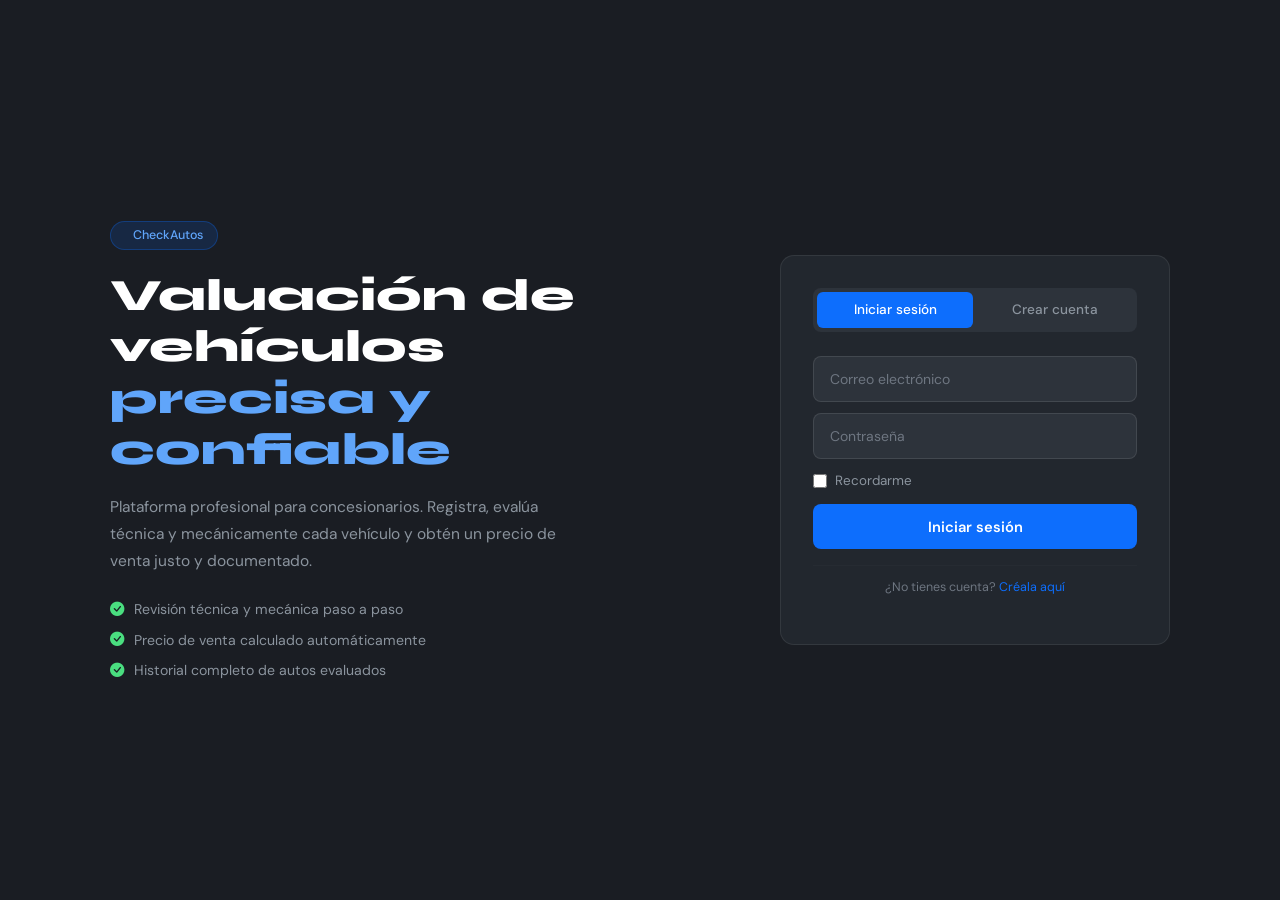
==== src/main/resources/static/index.html @ 6da53aff "ProyectoCasiTerminado" ====
<!DOCTYPE html>
<html lang="es">
<head>
  <meta charset="UTF-8"/>
  <meta name="viewport" content="width=device-width, initial-scale=1.0"/>
  <title>CheckAutos — Valuación de Vehículos</title>
  <link href="https://cdn.jsdelivr.net/npm/bootstrap@5.3.3/dist/css/bootstrap.min.css" rel="stylesheet"/>
  <link href="https://cdn.jsdelivr.net/npm/bootstrap-icons@1.11.3/font/bootstrap-icons.css" rel="stylesheet"/>
  <link href="css/styles.css" rel="stylesheet"/>
</head>
<body>

<div id="authPage" style="display:flex;">
  <div class="auth-wrap">


    <div class="auth-hero">
      <div class="brand-tag">
        <i class="bi bi-shield-check-fill"></i> CheckAutos
      </div>
      <h1>Valuación de vehículos<br><span>precisa y confiable</span></h1>
      <p>
        Plataforma profesional para concesionarios.
        Registra, evalúa técnica y mecánicamente cada vehículo
        y obtén un precio de venta justo y documentado.
      </p>
      <div class="auth-hero-features">
        <div class="auth-feature">
          <i class="bi bi-check-circle-fill"></i>
          Revisión técnica y mecánica paso a paso
        </div>
        <div class="auth-feature">
          <i class="bi bi-check-circle-fill"></i>
          Precio de venta calculado automáticamente
        </div>
        <div class="auth-feature">
          <i class="bi bi-check-circle-fill"></i>
          Historial completo de autos evaluados
        </div>
      </div>
    </div>


    <div class="auth-card">


      <div class="auth-tabs">
        <button class="auth-tab active" id="tab-login"   onclick="switchTab('login')">Iniciar sesión</button>
        <button class="auth-tab"        id="tab-registro" onclick="switchTab('registro')">Crear cuenta</button>
      </div>


      <div id="authMsg" class="auth-msg"></div>


      <div class="auth-panel active" id="panel-login">
        <input type="email"    id="loginUser" class="form-control" placeholder="Correo electrónico">
        <input type="password" id="loginPass" class="form-control" placeholder="Contraseña">
        <div class="auth-check-row">
          <input type="checkbox" id="rememberMe">
          <label for="rememberMe">Recordarme</label>
        </div>
        <button class="btn-auth" onclick="login()">Iniciar sesión</button>
        <hr class="auth-divider">
        <p class="auth-terms">
          ¿No tienes cuenta?
          <a onclick="switchTab('registro')"
             style="color:var(--accent);cursor:pointer;text-decoration:none;">
            Créala aquí
          </a>
        </p>
      </div>


      <div class="auth-panel" id="panel-registro">
        <input type="text"  id="regNombre" class="form-control" placeholder="Nombre completo" style="margin-bottom:.75rem;">
        <input type="email" id="regUser"   class="form-control" placeholder="Correo electrónico">
        <input type="password" id="regPass"  class="form-control" placeholder="Contraseña">
        <input type="password" id="regPass2" class="form-control" placeholder="Confirmar contraseña">
        <button class="btn-auth" onclick="crearCuenta()">Crear cuenta</button>
        <hr class="auth-divider">
        <p class="auth-terms">
          ¿Ya tienes cuenta?
          <a onclick="switchTab('login')"
             style="color:var(--accent);cursor:pointer;text-decoration:none;">
            Inicia sesión
          </a>
        </p>
      </div>

    </div>
  </div>
</div>

<div id="appShell">


  <nav id="sidebar">
    <div class="sb-logo">
      <div class="sb-logo-icon">CA</div>
      <span class="sb-logo-text">CheckAutos</span>
    </div>

    <div class="sb-section">
      <div class="sb-label">Principal</div>

      <a class="sb-link active" data-view="dashboard" onclick="showView('dashboard')">
        <i class="bi bi-house-fill"></i>
        <span class="sb-link-text">Dashboard</span>
      </a>

      <a class="sb-link" data-view="autos" onclick="showView('autos')">
        <i class="bi bi-car-front-fill"></i>
        <span class="sb-link-text">Autos registrados</span>
      </a>

      <div class="sb-label">Proceso</div>

      <a class="sb-link" data-view="registro" onclick="showView('registro')">
        <i class="bi bi-plus-circle-fill"></i>
        <span class="sb-link-text">Registrar auto</span>
      </a>

      <a class="sb-link locked" data-view="revision" onclick="showView('revision')">
        <i class="bi bi-clipboard-check-fill"></i>
        <span class="sb-link-text">Revisión técnica</span>
        <i class="bi bi-lock-fill sb-lock"></i>
      </a>

      <a class="sb-link locked" data-view="mecanica" onclick="showView('mecanica')">
        <i class="bi bi-tools"></i>
        <span class="sb-link-text">Revisión mecánica</span>
        <i class="bi bi-lock-fill sb-lock"></i>
      </a>

      <a class="sb-link locked" data-view="valuacion" onclick="showView('valuacion')">
        <i class="bi bi-cash-stack"></i>
        <span class="sb-link-text">Valuación / Precio</span>
        <i class="bi bi-lock-fill sb-lock"></i>
      </a>
    </div>

    <div class="sb-footer" onclick="logout()">
      <div class="sb-avatar" id="sbAvatarText">??</div>
      <div class="sb-user-wrap">
        <span class="sb-user-name" id="sbUserName">Usuario</span>
        <i class="bi bi-box-arrow-right sb-user-arrow"></i>
      </div>
    </div>
  </nav>


  <div id="topbar">
    <span class="topbar-title" id="topbarTitle">Dashboard</span>
    <div class="topbar-right">
      <button class="btn-topbar-new" onclick="showView('registro')">
        <i class="bi bi-plus-lg"></i> Nuevo auto
      </button>
      <div class="topbar-user-pill" onclick="logout()">
        <div class="topbar-avatar" id="topbarAvatarTxt">??</div>
        <span class="topbar-uname" id="topbarUserName">Usuario</span>
        <i class="bi bi-chevron-down topbar-arrow"></i>
      </div>
    </div>
  </div>


  <div id="mainContent">


    <div class="view" id="view-dashboard">


      <div class="row g-3 mb-4">
        <div class="col-6 col-xl-3">
          <div class="stat-card">
            <div>
              <div class="stat-label">Total autos</div>
              <div class="stat-value" id="statTotal">0</div>
            </div>
            <div class="stat-icon" style="background:rgba(13,110,253,.15);color:#60a5fa;">
              <i class="bi bi-car-front-fill"></i>
            </div>
          </div>
        </div>
        <div class="col-6 col-xl-3">
          <div class="stat-card">
            <div>
              <div class="stat-label">En revisión</div>
              <div class="stat-value" id="statRevision">0</div>
            </div>
            <div class="stat-icon" style="background:rgba(245,158,11,.15);color:#fbbf24;">
              <i class="bi bi-clipboard-check-fill"></i>
            </div>
          </div>
        </div>
        <div class="col-6 col-xl-3">
          <div class="stat-card">
            <div>
              <div class="stat-label">Disponibles</div>
              <div class="stat-value" id="statDisponibles">0</div>
            </div>
            <div class="stat-icon" style="background:rgba(25,135,84,.15);color:#4ade80;">
              <i class="bi bi-check-circle-fill"></i>
            </div>
          </div>
        </div>
        <div class="col-6 col-xl-3">
          <div class="stat-card">
            <div>
              <div class="stat-label">Vendidos</div>
              <div class="stat-value" id="statVendidos">0</div>
            </div>
            <div class="stat-icon" style="background:rgba(239,68,68,.15);color:#f87171;">
              <i class="bi bi-bag-check-fill"></i>
            </div>
          </div>
        </div>
      </div>

      <div class="row g-3">

        <div class="col-12 col-xl-8">
          <div class="card-dark">
            <div class="cd-header">
              Autos registrados
              <a onclick="showView('autos')"
                 style="font-size:.8rem;color:var(--accent);cursor:pointer;text-decoration:none;">
                Ver todos <i class="bi bi-arrow-right"></i>
              </a>
            </div>
            <table class="tbl">
              <thead>
                <tr>
                  <th>Vehículo</th><th>Año</th><th>Km</th>
                  <th>Precio</th><th>Estado</th><th></th>
                </tr>
              </thead>
              <tbody id="dashboardTbody">
                <tr>
                  <td colspan="6" style="text-align:center;padding:2rem;color:var(--text-dim);">
                    <i class="bi bi-car-front" style="font-size:1.5rem;display:block;margin-bottom:.5rem;"></i>
                    No hay autos registrados aún
                  </td>
                </tr>
              </tbody>
            </table>
          </div>
        </div>


        <div class="col-12 col-xl-4">
          <div class="card-dark h-100">
            <div class="cd-header">Comenzar</div>
            <div class="cd-body">
              <p style="font-size:.875rem;color:var(--text-secondary);margin-bottom:1.25rem;line-height:1.7;">
                Para registrar un auto sigue el proceso en orden desde el panel lateral.
                Cada paso se desbloquea al completar el anterior.
              </p>

              <div style="display:flex;flex-direction:column;gap:.6rem;">
                <div style="display:flex;align-items:center;gap:10px;font-size:.85rem;">
                  <div style="width:26px;height:26px;background:var(--accent);border-radius:6px;display:flex;align-items:center;justify-content:center;font-size:.72rem;font-weight:700;color:#fff;flex-shrink:0;">1</div>
                  <span style="color:var(--text-primary);">Registrar datos del auto</span>
                </div>
                <div style="display:flex;align-items:center;gap:10px;font-size:.85rem;">
                  <div style="width:26px;height:26px;background:rgba(13,110,253,.3);border-radius:6px;display:flex;align-items:center;justify-content:center;font-size:.72rem;font-weight:700;color:#60a5fa;flex-shrink:0;">2</div>
                  <span style="color:var(--text-secondary);">Revisión técnica (documentos)</span>
                </div>
                <div style="display:flex;align-items:center;gap:10px;font-size:.85rem;">
                  <div style="width:26px;height:26px;background:rgba(13,110,253,.3);border-radius:6px;display:flex;align-items:center;justify-content:center;font-size:.72rem;font-weight:700;color:#60a5fa;flex-shrink:0;">3</div>
                  <span style="color:var(--text-secondary);">Revisión mecánica</span>
                </div>
                <div style="display:flex;align-items:center;gap:10px;font-size:.85rem;">
                  <div style="width:26px;height:26px;background:rgba(13,110,253,.3);border-radius:6px;display:flex;align-items:center;justify-content:center;font-size:.72rem;font-weight:700;color:#60a5fa;flex-shrink:0;">4</div>
                  <span style="color:var(--text-secondary);">Calcular valuación y precio</span>
                </div>
              </div>

              <button class="btn-primary-dark w-100 justify-content-center mt-4"
                      onclick="showView('registro')">
                <i class="bi bi-plus-lg me-1"></i> Registrar nuevo auto
              </button>
            </div>
          </div>
        </div>
      </div>

    </div>


    <div class="view" id="view-autos">

      <div class="d-flex align-items-center justify-content-between mb-4">
        <div>
          <h2 style="font-size:1.2rem;margin-bottom:.2rem;">Autos registrados</h2>
          <p style="color:var(--text-secondary);font-size:.85rem;margin:0;">
            Historial completo de vehículos evaluados
          </p>
        </div>
        <button class="btn-topbar-new" onclick="showView('registro')">
          <i class="bi bi-plus-lg"></i> Nuevo auto
        </button>
      </div>


      <div class="card-dark mb-3">
        <div class="cd-body">
          <div class="row g-2 align-items-end">
            <div class="col-12 col-md-5">
              <label class="form-label">Buscar</label>
              <input type="text" class="form-control" placeholder="Marca, modelo o placa…">
            </div>
            <div class="col-6 col-md-3">
              <label class="form-label">Estado</label>
              <select class="form-select">
                <option>Todos</option>
                <option>Disponible</option>
                <option>En revisión</option>
                <option>Vendido</option>
              </select>
            </div>
            <div class="col-6 col-md-2">
              <label class="form-label">Año</label>
              <select class="form-select">
                <option>Todos</option>
                <option>2025</option><option>2024</option><option>2023</option>
                <option>2022</option><option>2021</option><option>2020</option>
              </select>
            </div>
            <div class="col-12 col-md-2">
              <button class="btn-ghost w-100">
                <i class="bi bi-funnel-fill me-1"></i> Filtrar
              </button>
            </div>
          </div>
        </div>
      </div>

      <div class="card-dark">
        <table class="tbl">
          <thead>
            <tr>
              <th>Vehículo</th><th>Placa</th><th>Año</th><th>Km</th>
              <th>Precio</th><th>Estado</th><th>Acciones</th>
            </tr>
          </thead>
          <tbody id="autosTbody">
            <tr>
              <td colspan="7" style="text-align:center;padding:2rem;color:var(--text-dim);">
                <i class="bi bi-car-front" style="font-size:1.5rem;display:block;margin-bottom:.5rem;"></i>
                No hay autos registrados aún
              </td>
            </tr>
          </tbody>
        </table>
        <div class="d-flex align-items-center justify-content-between px-3 py-2"
             style="border-top:1px solid var(--border);">
          <small style="color:var(--text-secondary);" id="autosConteo">0 registros</small>
          <nav>
            <ul class="pagination pagination-sm mb-0">
              <li class="page-item disabled">
                <a class="page-link" style="background:var(--bg-input);border-color:var(--border-strong);color:var(--text-dim);">‹</a>
              </li>
              <li class="page-item active">
                <a class="page-link" style="background:var(--accent);border-color:var(--accent);color:#fff;">1</a>
              </li>
              <li class="page-item">
                <a class="page-link" style="background:var(--bg-input);border-color:var(--border-strong);color:var(--text-primary);">›</a>
              </li>
            </ul>
          </nav>
        </div>
      </div>

    </div>


    <div class="view" id="view-registro">

      <div class="mb-4">
        <h2 style="font-size:1.2rem;margin-bottom:.2rem;">Registrar nuevo auto</h2>
        <p style="color:var(--text-secondary);font-size:.85rem;margin:0;">
          Paso 1 de 4 — Datos del vehículo y propietario
        </p>
      </div>

      <div class="steps">
        <div class="step active">1. Datos</div>
        <div class="step">2. Rev. técnica</div>
        <div class="step">3. Rev. mecánica</div>
        <div class="step">4. Valuación</div>
      </div>

      <div class="row g-3">

        <div class="col-12 col-lg-8">

          <div class="card-dark mb-3">
            <div class="cd-header">
              <span><i class="bi bi-car-front-fill me-2" style="color:var(--accent);"></i>Información del vehículo</span>
            </div>
            <div class="cd-body">
              <div class="row g-3">
                <div class="col-sm-6">
                  <label class="form-label">Marca *</label>
                  <select class="form-select" id="inp_marca" onchange="actualizarModelos()">
                    <option value="">Seleccionar…</option>
                  </select>
                </div>
                <div class="col-sm-6">
                  <label class="form-label">Modelo *</label>
                  <select class="form-select" id="inp_modelo">
                    <option value="">Selecciona una marca primero…</option>
                  </select>
                </div>
                <div class="col-sm-4">
                  <label class="form-label">Año *</label>
                  <input type="text" class="form-control" id="inp_año"
                         placeholder="Ej: 2022" maxlength="4"
                         list="listaAnios" autocomplete="off">
                  <datalist id="listaAnios"></datalist>
                </div>
                <div class="col-sm-4">
                  <label class="form-label">Color</label>
                  <input type="text" class="form-control" id="inp_color" placeholder="Ej: Blanco perla">
                </div>
                <div class="col-sm-4">
                  <label class="form-label">Placa *</label>
                  <input type="text" class="form-control" id="inp_placa" placeholder="ABC-123"
                         style="text-transform:uppercase;">
                </div>
                <div class="col-sm-6">
                  <label class="form-label">Kilometraje *</label>
                  <div class="input-group">
                    <input type="number" class="form-control" id="inp_kilometraje" placeholder="45000" min="0">
                    <span class="input-group-text">km</span>
                  </div>
                </div>
                <div class="col-sm-6">
                  <label class="form-label">Transmisión</label>
                  <select class="form-select" id="inp_transmision">
                    <option value="">Seleccionar…</option>
                    <option>Automática</option><option>Manual</option><option>CVT</option>
                  </select>
                </div>
                <div class="col-sm-6">
                  <label class="form-label">Combustible</label>
                  <select class="form-select" id="inp_combustible">
                    <option value="">Seleccionar…</option>
                    <option>Gasolina</option><option>Diésel</option>
                    <option>Híbrido</option><option>Eléctrico</option>
                  </select>
                </div>
                <div class="col-sm-6">
                  <label class="form-label">N.º propietarios</label>
                  <select class="form-select" id="inp_nPropietarios">
                    <option value="">Seleccionar…</option>
                    <option value="1">1 — Primer dueño</option>
                    <option value="2">2</option>
                    <option value="3">3 o más</option>
                  </select>
                </div>
              </div>
            </div>
          </div>

          <div class="card-dark mb-3">
            <div class="cd-header">
              <span><i class="bi bi-person-fill me-2" style="color:var(--accent);"></i>Datos del propietario</span>
            </div>
            <div class="cd-body">
              <div class="row g-3">
                <div class="col-sm-6">
                  <label class="form-label">Nombre completo *</label>
                  <input type="text" class="form-control" id="inp_propietario" placeholder="Nombre">
                </div>
                <div class="col-sm-6">
                  <label class="form-label">Cédula / NIT *</label>
                  <input type="text" class="form-control" id="inp_cedula" placeholder="000-000-000">
                </div>
                <div class="col-sm-6">
                  <label class="form-label">Teléfono</label>
                  <input type="tel" class="form-control" id="inp_telefono" placeholder="+57 300 0000000">
                </div>
                <div class="col-sm-6">
                  <label class="form-label">Correo electrónico</label>
                  <input type="email" class="form-control" id="inp_email" placeholder="correo@ejemplo.com">
                </div>
              </div>
            </div>
          </div>

          <div class="card-dark">
            <div class="cd-header">
              <span><i class="bi bi-images me-2" style="color:var(--accent);"></i>Fotografías del vehículo</span>
            </div>
            <div class="cd-body">
              <div style="border:2px dashed var(--border-strong);border-radius:10px;
                          padding:2rem;text-align:center;cursor:pointer;transition:border-color .2s;"
                   onmouseenter="this.style.borderColor='var(--accent)'"
                   onmouseleave="this.style.borderColor='var(--border-strong)'">
                <i class="bi bi-cloud-arrow-up-fill" style="font-size:2rem;color:var(--text-dim);"></i>
                <p style="margin:.6rem 0 .2rem;font-size:.9rem;font-weight:500;">
                  Arrastra fotos o haz clic para subir
                </p>
                <small style="color:var(--text-secondary);">JPG, PNG — máx. 10 fotos · 5 MB c/u</small>
              </div>
            </div>
          </div>

        </div>


        <div class="col-12 col-lg-4">
          <div class="card-dark mb-3">
            <div class="cd-header">Resumen del registro</div>
            <div class="cd-body">
              <table style="width:100%;font-size:.84rem;border-collapse:collapse;">
                <tr><td style="color:var(--text-secondary);padding:.3rem 0;">Vehículo</td>
                    <td style="text-align:right;font-weight:600;" id="rs_vehiculo">—</td></tr>
                <tr><td style="color:var(--text-secondary);padding:.3rem 0;">Placa</td>
                    <td style="text-align:right;" id="rs_placa">—</td></tr>
                <tr><td style="color:var(--text-secondary);padding:.3rem 0;">Kilometraje</td>
                    <td style="text-align:right;" id="rs_km">—</td></tr>
                <tr><td style="color:var(--text-secondary);padding:.3rem 0;">Color</td>
                    <td style="text-align:right;" id="rs_color">—</td></tr>
                <tr><td style="color:var(--text-secondary);padding:.3rem 0;">Transmisión</td>
                    <td style="text-align:right;" id="rs_trans">—</td></tr>
                <tr><td style="color:var(--text-secondary);padding:.3rem 0;">Propietario</td>
                    <td style="text-align:right;" id="rs_prop">—</td></tr>
              </table>
              <hr style="border-color:var(--border);margin:.85rem 0;">
              <span class="badge-pend">Pendiente revisión</span>
            </div>
          </div>

          <div class="d-grid gap-2">
            <button class="btn-primary-dark justify-content-center" onclick="guardarYContinuar()">
              Guardar y continuar <i class="bi bi-arrow-right ms-1"></i>
            </button>
            <button class="btn-ghost justify-content-center">
              <i class="bi bi-floppy-fill me-1"></i> Guardar borrador
            </button>
          </div>
        </div>
      </div>

    </div>


    <div class="view" id="view-revision">

      <div class="mb-4">
        <h2 style="font-size:1.2rem;margin-bottom:.2rem;">Revisión técnica</h2>
        <p style="color:var(--text-secondary);font-size:.85rem;margin:0;">
          Paso 2 de 4 — Documentación y estado exterior
        </p>
      </div>

      <div class="steps">
        <div class="step done">1. Datos</div>
        <div class="step active">2. Rev. técnica</div>
        <div class="step">3. Rev. mecánica</div>
        <div class="step">4. Valuación</div>
      </div>

      <div class="vehicle-banner">
        <div>
          <div class="vb-label">Vehículo en revisión</div>
          <div class="vb-name" id="bannerNombre">Sin especificar</div>
          <div class="vb-sub"  id="bannerSub">—</div>
        </div>
        <i class="bi bi-car-front-fill" style="font-size:2.8rem;color:var(--accent);opacity:.35;"></i>
      </div>

      <div class="row g-3">
        <div class="col-12 col-lg-8">
          <div class="card-dark">
            <div class="cd-body">

              <div class="form-section-title">
                <i class="bi bi-file-text-fill"></i> Documentación legal
              </div>
              <div class="check-item"><label>SOAT vigente</label>
                <div class="check-options">
                  <button class="btn-opt bueno"   onclick="selectOpt(this)">Bueno</button>
                  <button class="btn-opt regular" onclick="selectOpt(this)">Regular</button>
                  <button class="btn-opt malo"    onclick="selectOpt(this)">Malo</button>
                </div>
              </div>
              <div class="check-item"><label>Tecnicomecánica</label>
                <div class="check-options">
                  <button class="btn-opt bueno"   onclick="selectOpt(this)">Bueno</button>
                  <button class="btn-opt regular" onclick="selectOpt(this)">Regular</button>
                  <button class="btn-opt malo"    onclick="selectOpt(this)">Malo</button>
                </div>
              </div>
              <div class="check-item"><label>Tarjeta de propiedad</label>
                <div class="check-options">
                  <button class="btn-opt bueno"   onclick="selectOpt(this)">Bueno</button>
                  <button class="btn-opt regular" onclick="selectOpt(this)">Regular</button>
                  <button class="btn-opt malo"    onclick="selectOpt(this)">Malo</button>
                </div>
              </div>
              <div class="check-item"><label>Impuesto vehicular al día</label>
                <div class="check-options">
                  <button class="btn-opt bueno"   onclick="selectOpt(this)">Bueno</button>
                  <button class="btn-opt regular" onclick="selectOpt(this)">Regular</button>
                  <button class="btn-opt malo"    onclick="selectOpt(this)">Malo</button>
                </div>
              </div>
              <div class="check-item"><label>Sin comparendos pendientes</label>
                <div class="check-options">
                  <button class="btn-opt bueno"   onclick="selectOpt(this)">Bueno</button>
                  <button class="btn-opt regular" onclick="selectOpt(this)">Regular</button>
                  <button class="btn-opt malo"    onclick="selectOpt(this)">Malo</button>
                </div>
              </div>

              <div class="form-section-title mt-4">
                <i class="bi bi-shield-check"></i> Estado exterior
              </div>
              <div class="check-item"><label>Carrocería sin golpes visibles</label>
                <div class="check-options">
                  <button class="btn-opt bueno"   onclick="selectOpt(this)">Bueno</button>
                  <button class="btn-opt regular" onclick="selectOpt(this)">Regular</button>
                  <button class="btn-opt malo"    onclick="selectOpt(this)">Malo</button>
                </div>
              </div>
              <div class="check-item"><label>Pintura en buen estado</label>
                <div class="check-options">
                  <button class="btn-opt bueno"   onclick="selectOpt(this)">Bueno</button>
                  <button class="btn-opt regular" onclick="selectOpt(this)">Regular</button>
                  <button class="btn-opt malo"    onclick="selectOpt(this)">Malo</button>
                </div>
              </div>
              <div class="check-item"><label>Vidrios y espejos sin daños</label>
                <div class="check-options">
                  <button class="btn-opt bueno"   onclick="selectOpt(this)">Bueno</button>
                  <button class="btn-opt regular" onclick="selectOpt(this)">Regular</button>
                  <button class="btn-opt malo"    onclick="selectOpt(this)">Malo</button>
                </div>
              </div>

              <div class="mt-3">
                <label class="form-label">Observaciones técnicas</label>
                <textarea class="form-control" rows="3" id="obsRevision" placeholder="Notas adicionales…"></textarea>
              </div>
            </div>
          </div>
        </div>

        <div class="col-12 col-lg-4">
          <div class="card-dark mb-3">
            <div class="cd-header">Puntaje técnico</div>
            <div class="cd-body text-center">
              <div style="font-family:'Syne',sans-serif;font-size:2.8rem;font-weight:800;"
                   id="scoreTecnico">0</div>
              <div style="color:var(--text-secondary);font-size:.8rem;margin-bottom:.8rem;">de 100 puntos</div>
              <div class="score-bar-track">
                <div class="score-bar-fill" id="barTecnico" style="width:0%;background:var(--accent);"></div>
              </div>
              <div class="mt-2" style="font-size:.75rem;color:var(--text-secondary);">
                Bueno = 10 pts · Regular = 5 pts · Malo = 0 pts
              </div>
            </div>
          </div>
          <div class="d-grid gap-2">
            <button class="btn-primary-dark justify-content-center" onclick="avanzarRevision()">
              Continuar <i class="bi bi-arrow-right ms-1"></i>
            </button>
            <button class="btn-ghost justify-content-center" onclick="showView('registro')">
              <i class="bi bi-arrow-left me-1"></i> Volver
            </button>
          </div>
        </div>
      </div>

    </div>


    <div class="view" id="view-mecanica">

      <div class="mb-4">
        <h2 style="font-size:1.2rem;margin-bottom:.2rem;">Revisión mecánica</h2>
        <p style="color:var(--text-secondary);font-size:.85rem;margin:0;">
          Paso 3 de 4 — Estado mecánico del vehículo
        </p>
      </div>

      <div class="steps">
        <div class="step done">1. Datos</div>
        <div class="step done">2. Rev. técnica</div>
        <div class="step active">3. Rev. mecánica</div>
        <div class="step">4. Valuación</div>
      </div>

      <div class="vehicle-banner">
        <div>
          <div class="vb-label">Revisión mecánica</div>
          <div class="vb-name" id="bannerNombre">Sin especificar</div>
          <div class="vb-sub"  id="bannerSub">—</div>
        </div>
        <i class="bi bi-tools" style="font-size:2.4rem;color:var(--accent);opacity:.35;"></i>
      </div>

      <div class="row g-3">
        <div class="col-12 col-lg-8">
          <div class="card-dark">
            <div class="cd-body">

              <div class="form-section-title">
                <i class="bi bi-gear-fill"></i> Motor y transmisión
              </div>
              <div class="check-item"><label>Estado general del motor</label>
                <div class="check-options">
                  <button class="btn-opt bueno"   onclick="selectOpt(this)">Bueno</button>
                  <button class="btn-opt regular" onclick="selectOpt(this)">Regular</button>
                  <button class="btn-opt malo"    onclick="selectOpt(this)">Malo</button>
                </div>
              </div>
              <div class="check-item"><label>Transmisión y caja de cambios</label>
                <div class="check-options">
                  <button class="btn-opt bueno"   onclick="selectOpt(this)">Bueno</button>
                  <button class="btn-opt regular" onclick="selectOpt(this)">Regular</button>
                  <button class="btn-opt malo"    onclick="selectOpt(this)">Malo</button>
                </div>
              </div>
              <div class="check-item"><label>Sistema de enfriamiento</label>
                <div class="check-options">
                  <button class="btn-opt bueno"   onclick="selectOpt(this)">Bueno</button>
                  <button class="btn-opt regular" onclick="selectOpt(this)">Regular</button>
                  <button class="btn-opt malo"    onclick="selectOpt(this)">Malo</button>
                </div>
              </div>
              <div class="check-item"><label>Sin fugas de aceite o líquidos</label>
                <div class="check-options">
                  <button class="btn-opt bueno"   onclick="selectOpt(this)">Bueno</button>
                  <button class="btn-opt regular" onclick="selectOpt(this)">Regular</button>
                  <button class="btn-opt malo"    onclick="selectOpt(this)">Malo</button>
                </div>
              </div>

              <div class="form-section-title mt-4">
                <i class="bi bi-shield-shaded"></i> Frenos y suspensión
              </div>
              <div class="check-item"><label>Frenos delanteros</label>
                <div class="check-options">
                  <button class="btn-opt bueno"   onclick="selectOpt(this)">Bueno</button>
                  <button class="btn-opt regular" onclick="selectOpt(this)">Regular</button>
                  <button class="btn-opt malo"    onclick="selectOpt(this)">Malo</button>
                </div>
              </div>
              <div class="check-item"><label>Frenos traseros</label>
                <div class="check-options">
                  <button class="btn-opt bueno"   onclick="selectOpt(this)">Bueno</button>
                  <button class="btn-opt regular" onclick="selectOpt(this)">Regular</button>
                  <button class="btn-opt malo"    onclick="selectOpt(this)">Malo</button>
                </div>
              </div>
              <div class="check-item"><label>Suspensión delantera</label>
                <div class="check-options">
                  <button class="btn-opt bueno"   onclick="selectOpt(this)">Bueno</button>
                  <button class="btn-opt regular" onclick="selectOpt(this)">Regular</button>
                  <button class="btn-opt malo"    onclick="selectOpt(this)">Malo</button>
                </div>
              </div>
              <div class="check-item"><label>Suspensión trasera</label>
                <div class="check-options">
                  <button class="btn-opt bueno"   onclick="selectOpt(this)">Bueno</button>
                  <button class="btn-opt regular" onclick="selectOpt(this)">Regular</button>
                  <button class="btn-opt malo"    onclick="selectOpt(this)">Malo</button>
                </div>
              </div>

              <div class="form-section-title mt-4">
                <i class="bi bi-lightning-charge-fill"></i> Eléctrico e interior
              </div>
              <div class="check-item"><label>Batería</label>
                <div class="check-options">
                  <button class="btn-opt bueno"   onclick="selectOpt(this)">Bueno</button>
                  <button class="btn-opt regular" onclick="selectOpt(this)">Regular</button>
                  <button class="btn-opt malo"    onclick="selectOpt(this)">Malo</button>
                </div>
              </div>
              <div class="check-item"><label>Luces y sistema eléctrico</label>
                <div class="check-options">
                  <button class="btn-opt bueno"   onclick="selectOpt(this)">Bueno</button>
                  <button class="btn-opt regular" onclick="selectOpt(this)">Regular</button>
                  <button class="btn-opt malo"    onclick="selectOpt(this)">Malo</button>
                </div>
              </div>
              <div class="check-item"><label>Tapicería e interior</label>
                <div class="check-options">
                  <button class="btn-opt bueno"   onclick="selectOpt(this)">Bueno</button>
                  <button class="btn-opt regular" onclick="selectOpt(this)">Regular</button>
                  <button class="btn-opt malo"    onclick="selectOpt(this)">Malo</button>
                </div>
              </div>
              <div class="check-item"><label>Llantas y rines</label>
                <div class="check-options">
                  <button class="btn-opt bueno"   onclick="selectOpt(this)">Bueno</button>
                  <button class="btn-opt regular" onclick="selectOpt(this)">Regular</button>
                  <button class="btn-opt malo"    onclick="selectOpt(this)">Malo</button>
                </div>
              </div>

              <div class="mt-3">
                <label class="form-label">Observaciones del técnico mecánico</label>
                <textarea class="form-control" rows="3" id="obsMecanica" placeholder="Notas del mecánico…"></textarea>
              </div>
            </div>
          </div>
        </div>

        <div class="col-12 col-lg-4">
          <div class="card-dark mb-3">
            <div class="cd-header">Puntaje mecánico</div>
            <div class="cd-body text-center">
              <div style="font-family:'Syne',sans-serif;font-size:2.8rem;font-weight:800;"
                   id="scoreMecanico">0</div>
              <div style="color:var(--text-secondary);font-size:.8rem;margin-bottom:.8rem;">de 100 puntos</div>
              <div class="score-bar-track">
                <div class="score-bar-fill" id="barMecanico" style="width:0%;background:var(--accent);"></div>
              </div>
            </div>
          </div>

          <div class="card-dark mb-3">
            <div class="cd-header">Resumen de puntajes</div>
            <div class="cd-body" style="font-size:.85rem;">
              <div class="d-flex justify-content-between mb-2">
                <span style="color:var(--text-secondary);">Puntaje técnico</span>
                <strong id="miniPT">0 / 100</strong>
              </div>
              <div class="d-flex justify-content-between mb-2">
                <span style="color:var(--text-secondary);">Puntaje mecánico</span>
                <strong id="miniPM">0 / 100</strong>
              </div>
              <hr style="border-color:var(--border);margin:.65rem 0;">
              <div class="d-flex justify-content-between">
                <span style="color:var(--text-secondary);">Combinado</span>
                <strong style="color:var(--accent);" id="scoreCombinado">0 / 100</strong>
              </div>
            </div>
          </div>

          <div class="d-grid gap-2">
            <button class="btn-primary-dark justify-content-center" onclick="avanzarMecanica()">
              Ver valuación <i class="bi bi-arrow-right ms-1"></i>
            </button>
            <button class="btn-ghost justify-content-center" onclick="showView('revision')">
              <i class="bi bi-arrow-left me-1"></i> Volver
            </button>
          </div>
        </div>
      </div>

    </div>


    <div class="view" id="view-valuacion">

      <div class="mb-4">
        <h2 style="font-size:1.2rem;margin-bottom:.2rem;">Valuación y precio de venta</h2>
        <p style="color:var(--text-secondary);font-size:.85rem;margin:0;">
          Paso 4 de 4 — Resultado final
        </p>
      </div>

      <div class="steps">
        <div class="step done">1. Datos</div>
        <div class="step done">2. Rev. técnica</div>
        <div class="step done">3. Rev. mecánica</div>
        <div class="step active">4. Valuación</div>
      </div>

      <div class="row g-3">


        <div class="col-12 col-lg-5">
          <div class="precio-card mb-3">
            <div class="pc-label">Precio de venta sugerido</div>
            <div class="pc-value" id="val_precio_grande">—</div>
            <div class="pc-tag"   id="val_tag_desc">Descuento: —</div>

            <div style="margin-top:1.25rem;border-top:1px solid rgba(255,255,255,.18);padding-top:1rem;">
              <div class="d-flex justify-content-between mb-2"
                   style="font-size:.82rem;opacity:.8;">
                <span>Precio base (según año)</span>
                <span id="val_base">—</span>
              </div>
              <div class="d-flex justify-content-between mb-2"
                   style="font-size:.82rem;opacity:.8;">
                <span>Descuento (<span id="val_desc_pct">—</span>)</span>
                <span id="val_desc_val">—</span>
              </div>
              <hr style="border-color:rgba(255,255,255,.18);">
              <div class="d-flex justify-content-between"
                   style="font-weight:700;font-size:1rem;">
                <span>Total</span><span id="val_final_row">—</span>
              </div>
            </div>
          </div>


          <div class="card-dark mb-3">
            <div class="cd-header">
              <span><i class="bi bi-table me-1" style="color:var(--accent);"></i>Tabla de descuentos</span>
            </div>
            <div class="cd-body p-0">
              <table class="tbl" style="font-size:.82rem;">
                <thead>
                  <tr><th>Puntaje combinado</th><th>Descuento</th></tr>
                </thead>
                <tbody>
                  <tr><td>95 – 100</td><td><span class="badge-ok">0%</span></td></tr>
                  <tr><td>85 – 94</td><td><span class="badge-ok">5%</span></td></tr>
                  <tr><td>75 – 84</td><td><span class="badge-ok">12%</span></td></tr>
                  <tr><td>65 – 74</td><td><span class="badge-pend">20%</span></td></tr>
                  <tr><td>55 – 64</td><td><span class="badge-pend">30%</span></td></tr>
                  <tr><td>45 – 54</td><td><span class="badge-pend">42%</span></td></tr>
                  <tr><td>35 – 44</td><td><span class="badge-sold">55%</span></td></tr>
                  <tr><td>0 – 34</td><td><span class="badge-sold">65%</span></td></tr>
                </tbody>
              </table>
            </div>
          </div>


          <div class="card-dark">
            <div class="cd-header">Ajuste manual de precio</div>
            <div class="cd-body">
              <label class="form-label">Precio final (COP)</label>
              <div class="input-group mb-3">
                <span class="input-group-text">$</span>
                <input type="number" class="form-control"
                       id="inp_precioFinal" oninput="onPrecioManualChange()">
              </div>
              <label class="form-label">Justificación (opcional)</label>
              <textarea class="form-control" rows="2" id="justPrecio"
                        placeholder="Ej: ajuste por demanda del mercado…"></textarea>
            </div>
          </div>
        </div>


        <div class="col-12 col-lg-7">
          <div class="card-dark mb-3">
            <div class="cd-header">Resumen de la evaluación</div>
            <div class="cd-body">

              <div class="row g-3 mb-3">
                <div class="col-6">
                  <div class="stat-card">
                    <div>
                      <div class="stat-label">Puntaje técnico</div>
                      <div class="stat-value" style="font-size:1.45rem;" id="val_pt">
                        0<span style="font-size:.8rem;color:var(--text-secondary);"> /100</span>
                      </div>
                    </div>
                  </div>
                </div>
                <div class="col-6">
                  <div class="stat-card">
                    <div>
                      <div class="stat-label">Puntaje mecánico</div>
                      <div class="stat-value" style="font-size:1.45rem;" id="val_pm">
                        0<span style="font-size:.8rem;color:var(--text-secondary);"> /100</span>
                      </div>
                    </div>
                  </div>
                </div>
              </div>

              <div class="mb-3">
                <div class="d-flex justify-content-between mb-1"
                     style="font-size:.8rem;color:var(--text-secondary);">
                  <span>Puntaje combinado</span>
                  <strong style="color:var(--text-primary);" id="val_combinado">0 / 100</strong>
                </div>
                <div class="score-bar-track">
                  <div class="score-bar-fill" id="barCombinado" style="width:0%;"></div>
                </div>
              </div>

              <div class="form-section-title">
                <i class="bi bi-car-front-fill"></i> Datos del vehículo
              </div>
              <table class="tbl" style="font-size:.84rem;">
                <tbody>
                  <tr><td style="color:var(--text-secondary);width:38%;">Vehículo</td>
                      <td><strong id="val_vehiculo">—</strong></td></tr>
                  <tr><td style="color:var(--text-secondary);">Placa</td>
                      <td id="val_placa">—</td></tr>
                  <tr><td style="color:var(--text-secondary);">Kilometraje</td>
                      <td id="val_km">—</td></tr>
                  <tr><td style="color:var(--text-secondary);">Color</td>
                      <td id="val_color">—</td></tr>
                  <tr><td style="color:var(--text-secondary);">Propietario</td>
                      <td id="val_propietario">—</td></tr>
                </tbody>
              </table>
            </div>
          </div>


          <button class="btn-primary-dark w-100 justify-content-center"
                  style="padding:.65rem;"
                  onclick="registrarAutoFinal()">
            <i class="bi bi-check-circle-fill me-1"></i> Confirmar y registrar auto
          </button>

        </div>
      </div>

    </div>

  </div>
</div>

<div class="toast-msg" id="appToast"></div>

<script src="https://cdn.jsdelivr.net/npm/bootstrap@5.3.3/dist/js/bootstrap.bundle.min.js"></script>
<script src="js/app.js"></script>

<script>
document.addEventListener('DOMContentLoaded', () => {

  const origRegistrar = registrarAutoFinal;
  window.registrarAutoFinal = function() {
    origRegistrar();
    sincronizarTablaAutos();
  };
});

function sincronizarTablaAutos() {
  const tbody   = document.getElementById('autosTbody');
  const conteo  = document.getElementById('autosConteo');
  if (!tbody) return;

  if (conteo) conteo.textContent = App.autos.length + ' registro' + (App.autos.length !== 1 ? 's' : '');

  if (!App.autos.length) {
    tbody.innerHTML = `<tr><td colspan="7" style="text-align:center;padding:2rem;color:var(--text-dim);">
      <i class="bi bi-car-front" style="font-size:1.5rem;display:block;margin-bottom:.5rem;"></i>
      No hay autos registrados aún</td></tr>`;
    return;
  }

  tbody.innerHTML = App.autos.map(a => {
    const bc  = a.estado === 'Disponible' ? 'badge-ok' : a.estado === 'Vendido' ? 'badge-sold' : 'badge-pend';
    const pre = a.precio ? '$' + Number(a.precio).toLocaleString('es-CO') : '—';
    const km  = a.kilometraje ? Number(a.kilometraje).toLocaleString('es-CO') + ' km' : '—';
    return `<tr>
      <td><strong>${a.marca} ${a.modelo}</strong><br>
          <small style="color:var(--text-secondary);">${a.color || ''}</small></td>
      <td>${a.placa}</td>
      <td>${a.año || '—'}</td>
      <td>${km}</td>
      <td><strong>${pre}</strong></td>
      <td><span class="${bc}">${a.estado}</span></td>
      <td>
        <button class="btn-ghost" style="padding:.25rem .6rem;font-size:.75rem;margin-right:4px;">
          <i class="bi bi-eye-fill"></i>
        </button>
        <button class="btn-ghost" style="padding:.25rem .6rem;font-size:.75rem;">
          <i class="bi bi-pencil-fill"></i>
        </button>
      </td>
    </tr>`;
  }).join('');
}
</script>

</body>
</html>
---- src/main/resources/static/css/styles.css ----
@import url('https://fonts.googleapis.com/css2?family=Syne:wght@400;600;700;800&family=DM+Sans:wght@300;400;500&display=swap');

:root {
  --brand:          #1a1a2e;
  --accent:         #0d6efd;
  --accent-hover:   #0b5ed7;
  --accent-soft:    rgba(13,110,253,0.15);
  --bg-dark:        #14161c;
  --bg-card:        #1e2230;
  --bg-sidebar:     #181b26;
  --bg-input:       #252936;
  --surface:        #1a1d28;
  --border:         rgba(255,255,255,0.07);
  --border-strong:  rgba(255,255,255,0.13);
  --text-primary:   #e6e9f0;
  --text-secondary: #a0a8be;
  --text-dim:       #555e78;
  --sidebar-w:      240px;
  --sidebar-icon-w: 64px;
  --topbar-h:       58px;
  --green:   #198754;
  --yellow:  #f59e0b;
  --red:     #ef4444;
  --green-bg:  rgba(25,135,84,0.12);
  --yellow-bg: rgba(245,158,11,0.12);
  --red-bg:    rgba(239,68,68,0.12);
}

* { box-sizing: border-box; margin: 0; padding: 0; }

body {
  font-family: 'DM Sans', sans-serif;
  background: var(--bg-dark);
  color: var(--text-primary);
  min-height: 100vh;
}

h1,h2,h3,h4,h5 { font-family: 'Syne', sans-serif; }

#authPage {
  min-height: 100vh;
  background: #1a1d23;
  display: flex;
  align-items: center;
  justify-content: center;
  padding: 2rem;
}

.auth-wrap {
  display: flex;
  align-items: center;
  justify-content: space-between;
  width: 100%;
  max-width: 1060px;
  gap: 5rem;
}

.auth-hero { flex: 1; }

.auth-hero .brand-tag {
  display: inline-flex;
  align-items: center;
  gap: 8px;
  background: var(--accent-soft);
  border: 1px solid rgba(13,110,253,0.3);
  border-radius: 20px;
  padding: 4px 14px;
  font-size: .78rem;
  color: #60a5fa;
  font-weight: 500;
  margin-bottom: 1.25rem;
}

.auth-hero h1 {
  font-size: clamp(1.8rem, 3.5vw, 2.8rem);
  font-weight: 800;
  line-height: 1.15;
  color: #ffffff;
  margin-bottom: 1.1rem;
}

.auth-hero h1 span { color: #60a5fa; }

.auth-hero p {
  color: #8b949e;
  font-size: .97rem;
  line-height: 1.75;
  max-width: 460px;
  margin-bottom: 1.5rem;
}

.auth-hero-features { display: flex; flex-direction: column; gap: .55rem; }

.auth-feature {
  display: flex;
  align-items: center;
  gap: 10px;
  font-size: .88rem;
  color: #8b949e;
}

.auth-feature i { color: #4ade80; font-size: .9rem; }

.auth-card {
  background: #22272e;
  border: 1px solid rgba(255,255,255,0.08);
  border-radius: 14px;
  padding: 2rem;
  width: 100%;
  max-width: 390px;
  min-width: 310px;
}

.auth-tabs {
  display: flex;
  background: #2d333b;
  border-radius: 8px;
  padding: 4px;
  margin-bottom: 1.5rem;
  gap: 4px;
}

.auth-tab {
  flex: 1;
  text-align: center;
  padding: .5rem;
  border-radius: 6px;
  font-size: .85rem;
  font-weight: 500;
  cursor: pointer;
  color: #8b949e;
  border: none;
  background: transparent;
  font-family: 'DM Sans', sans-serif;
  transition: all .18s;
}

.auth-tab.active {
  background: var(--accent);
  color: #fff;
}

.auth-tab:not(.active):hover { color: #fff; background: rgba(255,255,255,.06); }

.auth-panel { display: none; }
.auth-panel.active { display: block; }

.auth-card .form-control {
  background: #2d333b;
  border: 1px solid rgba(255,255,255,0.1);
  color: #e6edf3;
  border-radius: 8px;
  padding: .72rem 1rem;
  font-size: .875rem;
  font-family: 'DM Sans', sans-serif;
  margin-bottom: .7rem;
  width: 100%;
  transition: border-color .18s, box-shadow .18s;
}
.auth-card .form-control::placeholder { color: #6e7681; }
.auth-card .form-control:focus {
  background: #2d333b;
  border-color: var(--accent);
  color: #e6edf3;
  box-shadow: 0 0 0 3px rgba(13,110,253,.2);
  outline: none;
}

.auth-check-row {
  display: flex;
  align-items: center;
  gap: 8px;
  margin-bottom: .85rem;
}
.auth-check-row input[type=checkbox] { width:14px; height:14px; accent-color:var(--accent); cursor:pointer; }
.auth-check-row label { font-size:.84rem; color:#8b949e; cursor:pointer; }

.btn-auth {
  width: 100%;
  background: var(--accent);
  color: #fff;
  border: none;
  border-radius: 8px;
  padding: .72rem 1rem;
  font-size: .92rem;
  font-weight: 600;
  cursor: pointer;
  font-family: 'DM Sans', sans-serif;
  transition: background .18s, transform .1s;
}
.btn-auth:hover  { background: var(--accent-hover); }
.btn-auth:active { transform: scale(.99); }

.auth-divider {
  border: none;
  border-top: 1px solid rgba(255,255,255,0.07);
  margin: 1rem 0 .7rem;
}

.auth-terms { text-align:center; color:#6e7681; font-size:.78rem; }

.auth-msg {
  display: none;
  font-size: .8rem;
  margin-bottom: .6rem;
  padding: .4rem .75rem;
  border-radius: 6px;
}
.auth-msg.error   { color:#f87171; background:rgba(239,68,68,.1);  }
.auth-msg.success { color:#4ade80; background:rgba(74,222,128,.1); }

.form-row-2 { display:flex; gap:.6rem; }
.form-row-2 > * { flex:1; }

#appShell { display:none; min-height:100vh; }

#sidebar {
  width: var(--sidebar-icon-w);
  min-height: 100vh;
  background: var(--bg-sidebar);
  border-right: 1px solid var(--border);
  position: fixed;
  top:0; left:0;
  z-index: 300;
  overflow: hidden;
  transition: width .28s cubic-bezier(.4,0,.2,1);
  display: flex;
  flex-direction: column;
  user-select: none;
}
#sidebar:hover { width: var(--sidebar-w); }

.sb-logo {
  height: var(--topbar-h);
  display: flex;
  align-items: center;
  padding: 0 0 0 16px;
  gap: 12px;
  overflow: hidden;
  white-space: nowrap;
  border-bottom: 1px solid var(--border);
  flex-shrink: 0;
}

.sb-logo-icon {
  width: 30px; min-width:30px; height:30px;
  background: var(--accent);
  border-radius: 7px;
  display: flex; align-items:center; justify-content:center;
  font-family: 'Syne', sans-serif;
  font-weight: 800; font-size:.72rem; color:#fff;
}

.sb-logo-text {
  font-family: 'Syne', sans-serif;
  font-weight: 700; font-size:.9rem;
  color: var(--text-primary);
  opacity: 0;
  transition: opacity .18s ease .08s;
  white-space: nowrap;
}
#sidebar:hover .sb-logo-text { opacity:1; }

.sb-section { padding-top:.5rem; }

.sb-label {
  font-size:.59rem;
  text-transform:uppercase;
  letter-spacing:1.6px;
  color: var(--text-dim);
  padding: .65rem 0 .25rem 22px;
  white-space: nowrap;
  opacity:0;
  transition: opacity .18s ease .08s;
}
#sidebar:hover .sb-label { opacity:1; }

.sb-link {
  display: flex;
  align-items: center;
  gap: 14px;
  padding: .62rem 0 .62rem 20px;
  color: var(--text-secondary);
  text-decoration: none;
  font-size: .875rem;
  white-space: nowrap;
  overflow: hidden;
  border-left: 3px solid transparent;
  cursor: pointer;
  transition: color .18s, background .18s, border-color .18s;
  position: relative;
}
.sb-link:hover { color:var(--text-primary); background:rgba(255,255,255,.04); text-decoration:none; }
.sb-link.active { color:#fff; background:var(--accent-soft); border-left-color:var(--accent); font-weight:500; }
.sb-link.locked { opacity:.35; cursor:not-allowed; }
.sb-link.locked:hover { background:transparent; color:var(--text-secondary); }

.sb-link i { font-size:1.05rem; min-width:24px; text-align:center; }

.sb-link-text { opacity:0; transition: opacity .18s ease .08s; }
#sidebar:hover .sb-link-text { opacity:1; }

.sb-lock {
  font-size:.65rem;
  color: var(--text-dim);
  margin-left:auto;
  margin-right:14px;
  opacity:0;
  transition: opacity .18s ease .08s;
}
#sidebar:hover .sb-lock { opacity:1; }

.sb-footer {
  border-top: 1px solid var(--border);
  padding: .8rem 0 .8rem 14px;
  display: flex; align-items:center; gap:10px;
  overflow: hidden; white-space:nowrap;
  margin-top: auto; flex-shrink:0;
  cursor: pointer;
}
.sb-footer:hover { background:rgba(255,255,255,.03); }

.sb-avatar {
  width:30px; min-width:30px; height:30px;
  border-radius:50%; background:var(--accent);
  display:flex; align-items:center; justify-content:center;
  font-size:.68rem; font-weight:700; color:#fff;
  border: 2px solid rgba(255,255,255,.15);
}

.sb-user-wrap { opacity:0; transition: opacity .18s ease .08s; display:flex; align-items:center; gap:6px; }
#sidebar:hover .sb-user-wrap { opacity:1; }
.sb-user-name  { font-size:.82rem; font-weight:500; color:var(--text-primary); }
.sb-user-arrow { font-size:.65rem; color:var(--text-dim); }

#topbar {
  height: var(--topbar-h);
  background: var(--bg-sidebar);
  border-bottom: 1px solid var(--border);
  position: sticky; top:0; z-index:200;
  display: flex; align-items:center; justify-content:space-between;
  padding: 0 1.75rem;
  margin-left: var(--sidebar-icon-w);
}

.topbar-title { font-family:'Syne',sans-serif; font-weight:700; font-size:.95rem; color:var(--text-primary); }
.topbar-right { display:flex; align-items:center; gap:.75rem; }

.btn-topbar-new {
  background: var(--accent); color:#fff; border:none;
  border-radius:7px; padding:.4rem .9rem;
  font-size:.82rem; font-weight:500; cursor:pointer;
  transition: background .18s; font-family:'DM Sans',sans-serif;
  display:flex; align-items:center; gap:5px;
}
.btn-topbar-new:hover { background:var(--accent-hover); }

.topbar-user-pill {
  display:flex; align-items:center; gap:7px;
  padding:.3rem .65rem .3rem .3rem;
  border:1px solid var(--border-strong); border-radius:20px;
  cursor:pointer; transition:background .18s;
}
.topbar-user-pill:hover { background:rgba(255,255,255,.05); }
.topbar-avatar { width:26px; height:26px; border-radius:50%; background:var(--accent); display:flex; align-items:center; justify-content:center; font-size:.62rem; font-weight:700; color:#fff; }
.topbar-uname  { font-size:.8rem; color:var(--text-secondary); }
.topbar-arrow  { font-size:.65rem; color:var(--text-dim); }

#mainContent {
  margin-left: var(--sidebar-icon-w);
  padding: 1.75rem;
  min-height: calc(100vh - var(--topbar-h));
  background: var(--bg-dark);
}

.stat-card {
  background:var(--bg-card); border:1px solid var(--border); border-radius:12px;
  padding:1.1rem 1.25rem; display:flex; align-items:center; justify-content:space-between;
}
.stat-label { font-size:.7rem; color:var(--text-secondary); text-transform:uppercase; letter-spacing:.7px; margin-bottom:.3rem; }
.stat-value { font-family:'Syne',sans-serif; font-size:1.65rem; font-weight:700; color:var(--text-primary); line-height:1; }
.stat-icon  { width:42px; height:42px; border-radius:10px; display:flex; align-items:center; justify-content:center; font-size:1.1rem; }

.card-dark { background:var(--bg-card); border:1px solid var(--border); border-radius:12px; overflow:hidden; }
.cd-header {
  padding:.9rem 1.25rem; border-bottom:1px solid var(--border);
  font-family:'Syne',sans-serif; font-weight:600; font-size:.9rem;
  color:var(--text-primary); display:flex; align-items:center; justify-content:space-between;
}
.cd-body { padding:1.25rem; }

.tbl { width:100%; border-collapse:collapse; font-size:.84rem; }
.tbl thead th { font-size:.67rem; text-transform:uppercase; letter-spacing:.7px; color:var(--text-dim); font-weight:500; padding:.65rem 1rem; border-bottom:1px solid var(--border); }
.tbl tbody td { padding:.82rem 1rem; vertical-align:middle; border-bottom:1px solid var(--border); color:var(--text-primary); }
.tbl tbody tr:last-child td { border-bottom:none; }
.tbl tbody tr:hover { background:rgba(255,255,255,.025); }

.badge-ok   { background:var(--green-bg);  color:#4ade80; font-size:.7rem; padding:3px 10px; border-radius:20px; font-weight:500; white-space:nowrap; }
.badge-pend { background:var(--yellow-bg); color:#fbbf24; font-size:.7rem; padding:3px 10px; border-radius:20px; font-weight:500; white-space:nowrap; }
.badge-sold { background:var(--red-bg);    color:#f87171; font-size:.7rem; padding:3px 10px; border-radius:20px; font-weight:500; white-space:nowrap; }

.form-label { font-size:.78rem; font-weight:500; color:var(--text-secondary); margin-bottom:.3rem; display:block; }
.form-control, .form-select {
  background:var(--bg-input); border:1px solid var(--border-strong);
  color:var(--text-primary); border-radius:8px;
  font-size:.875rem; padding:.52rem .9rem;
  transition:border-color .18s, box-shadow .18s;
  font-family:'DM Sans',sans-serif; width:100%;
}
.form-control::placeholder { color:var(--text-dim); }
.form-control:focus, .form-select:focus {
  background:var(--bg-input); border-color:var(--accent);
  color:var(--text-primary); box-shadow:0 0 0 3px rgba(13,110,253,.18); outline:none;
}
.form-select {
  background-image:url("data:image/svg+xml,%3csvg xmlns='http://www.w3.org/2000/svg' viewBox='0 0 16 16'%3e%3cpath fill='none' stroke='%23a0a8be' stroke-linecap='round' stroke-linejoin='round' stroke-width='2' d='M2 5l6 6 6-6'/%3e%3c/svg%3e");
  background-repeat:no-repeat; background-position:right .7rem center; background-size:14px;
  padding-right:2.2rem; appearance:none;
}
.input-group { display:flex; }
.input-group .form-control { border-radius:8px 0 0 8px; }
.input-group-text {
  background:var(--bg-input); border:1px solid var(--border-strong); border-left:none;
  color:var(--text-secondary); font-size:.85rem; padding:.52rem .8rem;
  border-radius:0 8px 8px 0; font-family:'DM Sans',sans-serif;
}
.form-section-title {
  font-family:'Syne',sans-serif; font-weight:700; font-size:.88rem;
  color:var(--text-primary); padding-bottom:.45rem;
  border-bottom:2px solid var(--accent); margin-bottom:1rem;
  display:flex; align-items:center; gap:7px;
}

.check-item {
  display:flex; align-items:center; justify-content:space-between;
  padding:.6rem .9rem; background:rgba(255,255,255,.025);
  border:1px solid var(--border); border-radius:8px; margin-bottom:.4rem;
}
.check-item label { font-size:.84rem; color:var(--text-primary); margin:0; }
.check-options { display:flex; gap:5px; }
.btn-opt {
  border:1px solid var(--border-strong); background:var(--bg-input); color:var(--text-secondary);
  border-radius:6px; padding:3px 10px; font-size:.72rem;
  cursor:pointer; transition:all .15s; font-family:'DM Sans',sans-serif;
}
.btn-opt:hover { border-color:#666; color:var(--text-primary); }
.btn-opt.bueno.active   { background:var(--green-bg);  border-color:#4ade80; color:#4ade80; }
.btn-opt.regular.active { background:var(--yellow-bg); border-color:#fbbf24; color:#fbbf24; }
.btn-opt.malo.active    { background:var(--red-bg);    border-color:#f87171; color:#f87171; }

.steps { display:flex; margin-bottom:1.75rem; }
.step {
  flex:1; text-align:center; padding:.62rem .4rem;
  background:var(--bg-card); border:1px solid var(--border);
  font-size:.78rem; font-weight:500; color:var(--text-dim);
}
.step:first-child { border-radius:8px 0 0 8px; }
.step:last-child  { border-radius:0 8px 8px 0; }
.step + .step     { border-left:none; }
.step.active { background:var(--accent); color:#fff; border-color:var(--accent); }
.step.done   { background:var(--green-bg); color:#4ade80; border-color:rgba(74,222,128,.3); }

.precio-card {
  background:linear-gradient(135deg,#0b4fcc 0%,#0d6efd 60%,#3b82f6 100%);
  border-radius:14px; padding:1.75rem; color:#fff;
  position:relative; overflow:hidden;
}
.precio-card::before {
  content:''; position:absolute; top:-40px; right:-40px;
  width:160px; height:160px; border-radius:50%; background:rgba(255,255,255,.06);
}
.precio-card::after {
  content:''; position:absolute; bottom:-20px; left:-20px;
  width:100px; height:100px; border-radius:50%; background:rgba(255,255,255,.04);
}
.pc-label { font-size:.7rem; opacity:.75; text-transform:uppercase; letter-spacing:1px; margin-bottom:.3rem; }
.pc-value { font-family:'Syne',sans-serif; font-size:2.1rem; font-weight:800; line-height:1; position:relative; z-index:1; }
.pc-tag   { display:inline-block; background:rgba(0,0,0,.2); color:rgba(255,255,255,.9); padding:3px 11px; border-radius:20px; font-size:.72rem; margin-top:.5rem; position:relative; z-index:1; }

.btn-primary-dark {
  background:var(--accent); color:#fff; border:none;
  border-radius:8px; padding:.52rem 1.1rem;
  font-size:.875rem; font-weight:500; cursor:pointer;
  transition:background .18s; font-family:'DM Sans',sans-serif;
  display:inline-flex; align-items:center; gap:5px;
}
.btn-primary-dark:hover { background:var(--accent-hover); color:#fff; }

.btn-ghost {
  border:1px solid var(--border-strong); background:transparent;
  color:var(--text-primary); border-radius:8px;
  padding:.52rem 1.1rem; font-size:.875rem; font-weight:500;
  cursor:pointer; transition:all .18s; font-family:'DM Sans',sans-serif;
  display:inline-flex; align-items:center; gap:5px;
}
.btn-ghost:hover { background:rgba(255,255,255,.06); border-color:rgba(255,255,255,.22); }

.score-bar-track { background:rgba(255,255,255,.08); border-radius:6px; height:7px; }
.score-bar-fill  { border-radius:6px; height:7px; transition:width .45s cubic-bezier(.4,0,.2,1), background .45s; }

.vehicle-banner {
  background:var(--bg-card); border:1px solid var(--border-strong);
  border-left:4px solid var(--accent); border-radius:10px;
  padding:1rem 1.25rem; margin-bottom:1.1rem;
  display:flex; align-items:center; justify-content:space-between;
}
.vb-label { font-size:.67rem; color:var(--text-dim); text-transform:uppercase; letter-spacing:1px; margin-bottom:.2rem; }
.vb-name  { font-family:'Syne',sans-serif; font-weight:700; font-size:1rem; color:var(--text-primary); }
.vb-sub   { font-size:.8rem; color:var(--text-secondary); margin-top:.1rem; }

.activity-item { display:flex; gap:12px; margin-bottom:1rem; }
.activity-dot  { width:8px; min-width:8px; border-radius:4px; margin-top:3px; }
.activity-text { font-size:.875rem; font-weight:500; color:var(--text-primary); margin-bottom:.1rem; }
.activity-time { font-size:.75rem; color:var(--text-secondary); }

.toast-msg {
  position:fixed; bottom:1.5rem; right:1.5rem;
  background:#22272e; border:1px solid rgba(74,222,128,.3);
  color:#4ade80; border-radius:10px;
  padding:.75rem 1.25rem; font-size:.875rem; font-weight:500;
  display:flex; align-items:center; gap:8px;
  box-shadow:0 8px 24px rgba(0,0,0,.4);
  z-index:9999;
  transform:translateY(80px); opacity:0;
  transition:transform .35s cubic-bezier(.4,0,.2,1), opacity .35s;
}
.toast-msg.show { transform:translateY(0); opacity:1; }

.view-locked-msg {
  display:flex; flex-direction:column; align-items:center; justify-content:center;
  min-height:50vh; text-align:center; gap:1rem;
}
.view-locked-msg i { font-size:3rem; color:var(--text-dim); }
.view-locked-msg h3 { font-size:1.1rem; color:var(--text-secondary); }
.view-locked-msg p  { font-size:.875rem; color:var(--text-dim); max-width:340px; }

.view { display:none; }
.view.active { display:block; }

@media (max-width:900px) {
  .auth-wrap { flex-direction:column; align-items:center; gap:2.5rem; }
  .auth-hero  { text-align:center; }
}
@media (max-width:600px) {
  #mainContent { padding:1rem; }
  .auth-card { min-width:unset; }
}
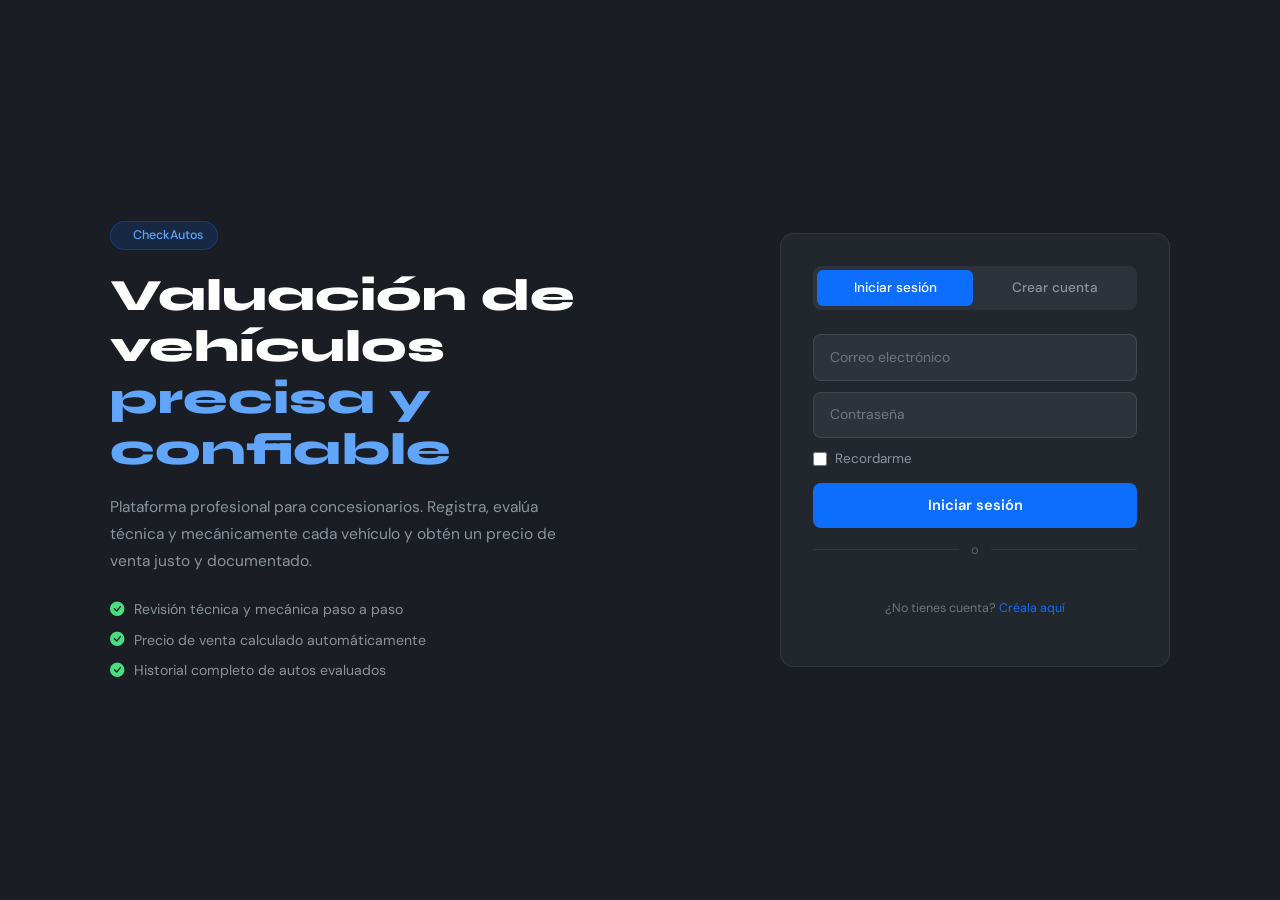
==== commit f521aaf6: "Inicio por google" ====
--- a/src/main/resources/static/index.html
+++ b/src/main/resources/static/index.html
@@ -7,6 +7,8 @@
   <link href="https://cdn.jsdelivr.net/npm/bootstrap@5.3.3/dist/css/bootstrap.min.css" rel="stylesheet"/>
   <link href="https://cdn.jsdelivr.net/npm/bootstrap-icons@1.11.3/font/bootstrap-icons.css" rel="stylesheet"/>
   <link href="css/styles.css" rel="stylesheet"/>
+  <!-- Google Identity Services -->
+  <script src="https://accounts.google.com/gsi/client" async defer></script>
 </head>
 <body>
 
@@ -61,6 +63,8 @@
           <label for="rememberMe">Recordarme</label>
         </div>
         <button class="btn-auth" onclick="login()">Iniciar sesión</button>
+        <div class="auth-or-divider"><span>o</span></div>
+        <div id="google-signin-btn" style="display:flex;justify-content:center;"></div>
         <hr class="auth-divider">
         <p class="auth-terms">
           ¿No tienes cuenta?
@@ -78,6 +82,8 @@
         <input type="password" id="regPass"  class="form-control" placeholder="Contraseña">
         <input type="password" id="regPass2" class="form-control" placeholder="Confirmar contraseña">
         <button class="btn-auth" onclick="crearCuenta()">Crear cuenta</button>
+        <div class="auth-or-divider"><span>o regístrate con</span></div>
+        <div id="google-signup-btn" style="display:flex;justify-content:center;"></div>
         <hr class="auth-divider">
         <p class="auth-terms">
           ¿Ya tienes cuenta?
@@ -137,6 +143,10 @@
         <i class="bi bi-cash-stack"></i>
         <span class="sb-link-text">Valuación / Precio</span>
         <i class="bi bi-lock-fill sb-lock"></i>
+      </a>
+      <a class="sb-link" data-view="analitica" onclick="showView('analitica')">
+        <i class="bi bi-bar-chart-fill"></i>
+        <span class="sb-link-text">Analítica PowerBI</span>
       </a>
     </div>
 
@@ -328,8 +338,45 @@
                 <option>2022</option><option>2021</option><option>2020</option>
               </select>
             </div>
-            <div class="col-12 col-md-2">
-              <button class="btn-ghost w-100">
+            <div class="col-6 col-md-3">
+              <label class="form-label">Precio mínimo</label>
+              <select class="form-select" id="filtroPrecioMin">
+                <option value="">Sin mínimo</option>
+                <option value="20000000">$20 M</option>
+                <option value="30000000">$30 M</option>
+                <option value="40000000">$40 M</option>
+                <option value="50000000">$50 M</option>
+                <option value="60000000">$60 M</option>
+                <option value="70000000">$70 M</option>
+              </select>
+            </div>
+            <div class="col-6 col-md-3">
+              <label class="form-label">Precio máximo</label>
+              <select class="form-select" id="filtroPrecioMax">
+                <option value="">Sin máximo</option>
+                <option value="30000000">$30 M</option>
+                <option value="40000000">$40 M</option>
+                <option value="50000000">$50 M</option>
+                <option value="60000000">$60 M</option>
+                <option value="70000000">$70 M</option>
+                <option value="90000000">$90 M</option>
+              </select>
+            </div>
+            <div class="col-6 col-md-3">
+              <label class="form-label">Ordenar por</label>
+              <select class="form-select" id="filtroOrden">
+                <option value="">Sin orden</option>
+                <option value="precio_asc">Precio: menor a mayor</option>
+                <option value="precio_desc">Precio: mayor a menor</option>
+                <option value="año_asc">Año: más antiguo</option>
+                <option value="año_desc">Año: más reciente</option>
+                <option value="km_asc">Km: menor a mayor</option>
+                <option value="km_desc">Km: mayor a menor</option>
+              </select>
+            </div>
+            <div class="col-6 col-md-3">
+              <label class="form-label">&nbsp;</label>
+              <button class="btn-ghost w-100" onclick="filtrarAutos()">
                 <i class="bi bi-funnel-fill me-1"></i> Filtrar
               </button>
             </div>
@@ -1020,10 +1067,71 @@
   </div>
 </div>
 
+    <div class="view" id="view-analitica">
+      <div class="card-dark" style="margin-bottom:1rem;">
+        <div class="cd-header">
+          <span>
+            <i class="bi bi-bar-chart-fill me-2" style="color:var(--accent);"></i>
+            Analítica PowerBI
+          </span>
+        </div>
+        <div class="cd-body" style="padding:1.5rem;display:flex;flex-direction:column;align-items:center;justify-content:center;min-height:70vh;">
+
+          <!-- Tarjetas de métricas rápidas -->
+          <div style="display:grid;grid-template-columns:repeat(auto-fit,minmax(160px,1fr));gap:1rem;margin-bottom:1.5rem;width:100%;max-width:900px;">
+            <div style="background:var(--bg-input);border:1px solid var(--border);border-radius:12px;padding:1.2rem;text-align:center;">
+              <div style="font-size:1.8rem;font-weight:800;color:#4ade80;">882</div>
+              <div style="font-size:.78rem;color:var(--text-secondary);margin-top:.2rem;">Autos Disponibles</div>
+            </div>
+            <div style="background:var(--bg-input);border:1px solid var(--border);border-radius:12px;padding:1.2rem;text-align:center;">
+              <div style="font-size:1.8rem;font-weight:800;color:#fbbf24;">248</div>
+              <div style="font-size:.78rem;color:var(--text-secondary);margin-top:.2rem;">En Revisión</div>
+            </div>
+            <div style="background:var(--bg-input);border:1px solid var(--border);border-radius:12px;padding:1.2rem;text-align:center;">
+              <div style="font-size:1.8rem;font-weight:800;color:#60a5fa;">476</div>
+              <div style="font-size:.78rem;color:var(--text-secondary);margin-top:.2rem;">Autos Vendidos</div>
+            </div>
+            <div style="background:var(--bg-input);border:1px solid var(--border);border-radius:12px;padding:1.2rem;text-align:center;">
+              <div style="font-size:1.8rem;font-weight:800;color:var(--accent);">2.000</div>
+              <div style="font-size:.78rem;color:var(--text-secondary);margin-top:.2rem;">Autos Totales</div>
+            </div>
+            <div style="background:var(--bg-input);border:1px solid var(--border);border-radius:12px;padding:1.2rem;text-align:center;">
+              <div style="font-size:1.8rem;font-weight:800;color:#a78bfa;">1.000</div>
+              <div style="font-size:.78rem;color:var(--text-secondary);margin-top:.2rem;">Propietarios</div>
+            </div>
+            <div style="background:var(--bg-input);border:1px solid var(--border);border-radius:12px;padding:1.2rem;text-align:center;">
+              <div style="font-size:1.5rem;font-weight:800;color:#f472b6;">$51 mil M</div>
+              <div style="font-size:.78rem;color:var(--text-secondary);margin-top:.2rem;">Valor Inventario</div>
+            </div>
+          </div>
+
+          <!-- Botón para abrir Power BI -->
+          <div style="background:linear-gradient(135deg,rgba(36,99,235,.15),rgba(124,58,237,.15));
+                      border:1px solid rgba(36,99,235,.3);border-radius:14px;
+                      padding:2rem;text-align:center;width:100%;max-width:900px;">
+            <i class="bi bi-bar-chart-fill" style="font-size:2.5rem;color:#2563eb;display:block;margin-bottom:.75rem;"></i>
+            <div style="font-weight:700;font-size:1.05rem;margin-bottom:.4rem;">Dashboard completo en PowerBI</div>
+            <div style="color:var(--text-secondary);font-size:.85rem;margin-bottom:1.2rem;">
+              Visualización interactiva con gráficos de autos por ciudad, marca, transmisión, año y mapa de Colombia.
+            </div>
+            <a href="https://app.powerbi.com/view?r=eyJrIjoiMGYxNTlmYjEtOGJkNC00OGI5LWE1OTAtNzYyNGU4NmVjNmE5IiwidCI6IjlkMTJiZjNmLWU0ZjYtNDdhYi05MTJmLTFhMmYwZmM0OGFhNCIsImMiOjR9"
+               target="_blank"
+               style="display:inline-flex;align-items:center;gap:.5rem;background:#2563eb;
+                      color:#fff;border-radius:9px;padding:.75rem 1.5rem;text-decoration:none;
+                      font-weight:600;font-size:.9rem;transition:opacity .15s;">
+              <i class="bi bi-box-arrow-up-right"></i>
+              Abrir Dashboard completo en PowerBI
+            </a>
+          </div>
+
+        </div>
+      </div>
+    </div>
+
 <div class="toast-msg" id="appToast"></div>
 
 <script src="https://cdn.jsdelivr.net/npm/bootstrap@5.3.3/dist/js/bootstrap.bundle.min.js"></script>
-<script src="js/app.js"></script>
+<script src="js/app.js?v=2"></script>
 
 <script>
 document.addEventListener('DOMContentLoaded', () => {
--- a/src/main/resources/static/css/styles.css
+++ b/src/main/resources/static/css/styles.css
@@ -544,4 +544,19 @@
 @media (max-width:600px) {
   #mainContent { padding:1rem; }
   .auth-card { min-width:unset; }
-}+}
+/* ── Google OAuth divider ── */
+.auth-or-divider {
+  display: flex;
+  align-items: center;
+  gap: .75rem;
+  margin: .75rem 0;
+  color: var(--text-dim);
+  font-size: .8rem;
+}
+.auth-or-divider::before,
+.auth-or-divider::after {
+  content: '';
+  flex: 1;
+  border-top: 1px solid var(--border);
+}
